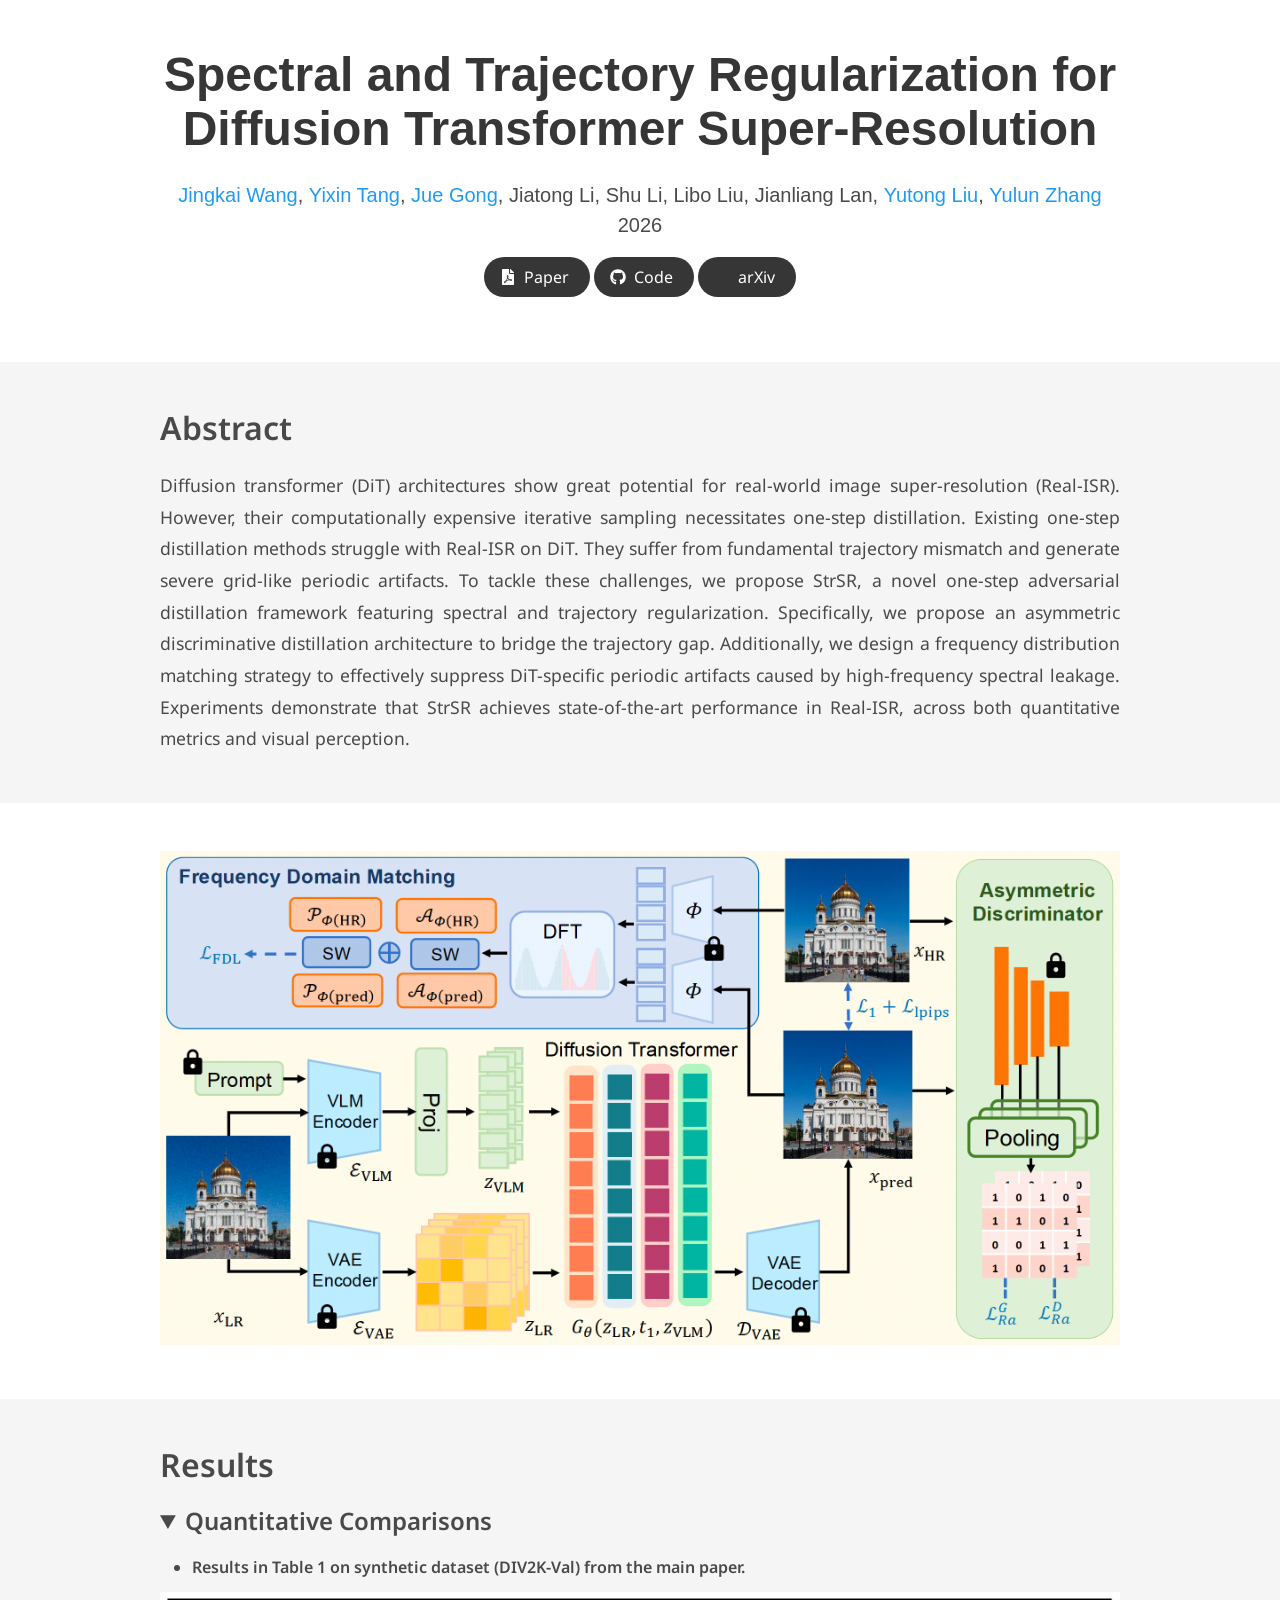
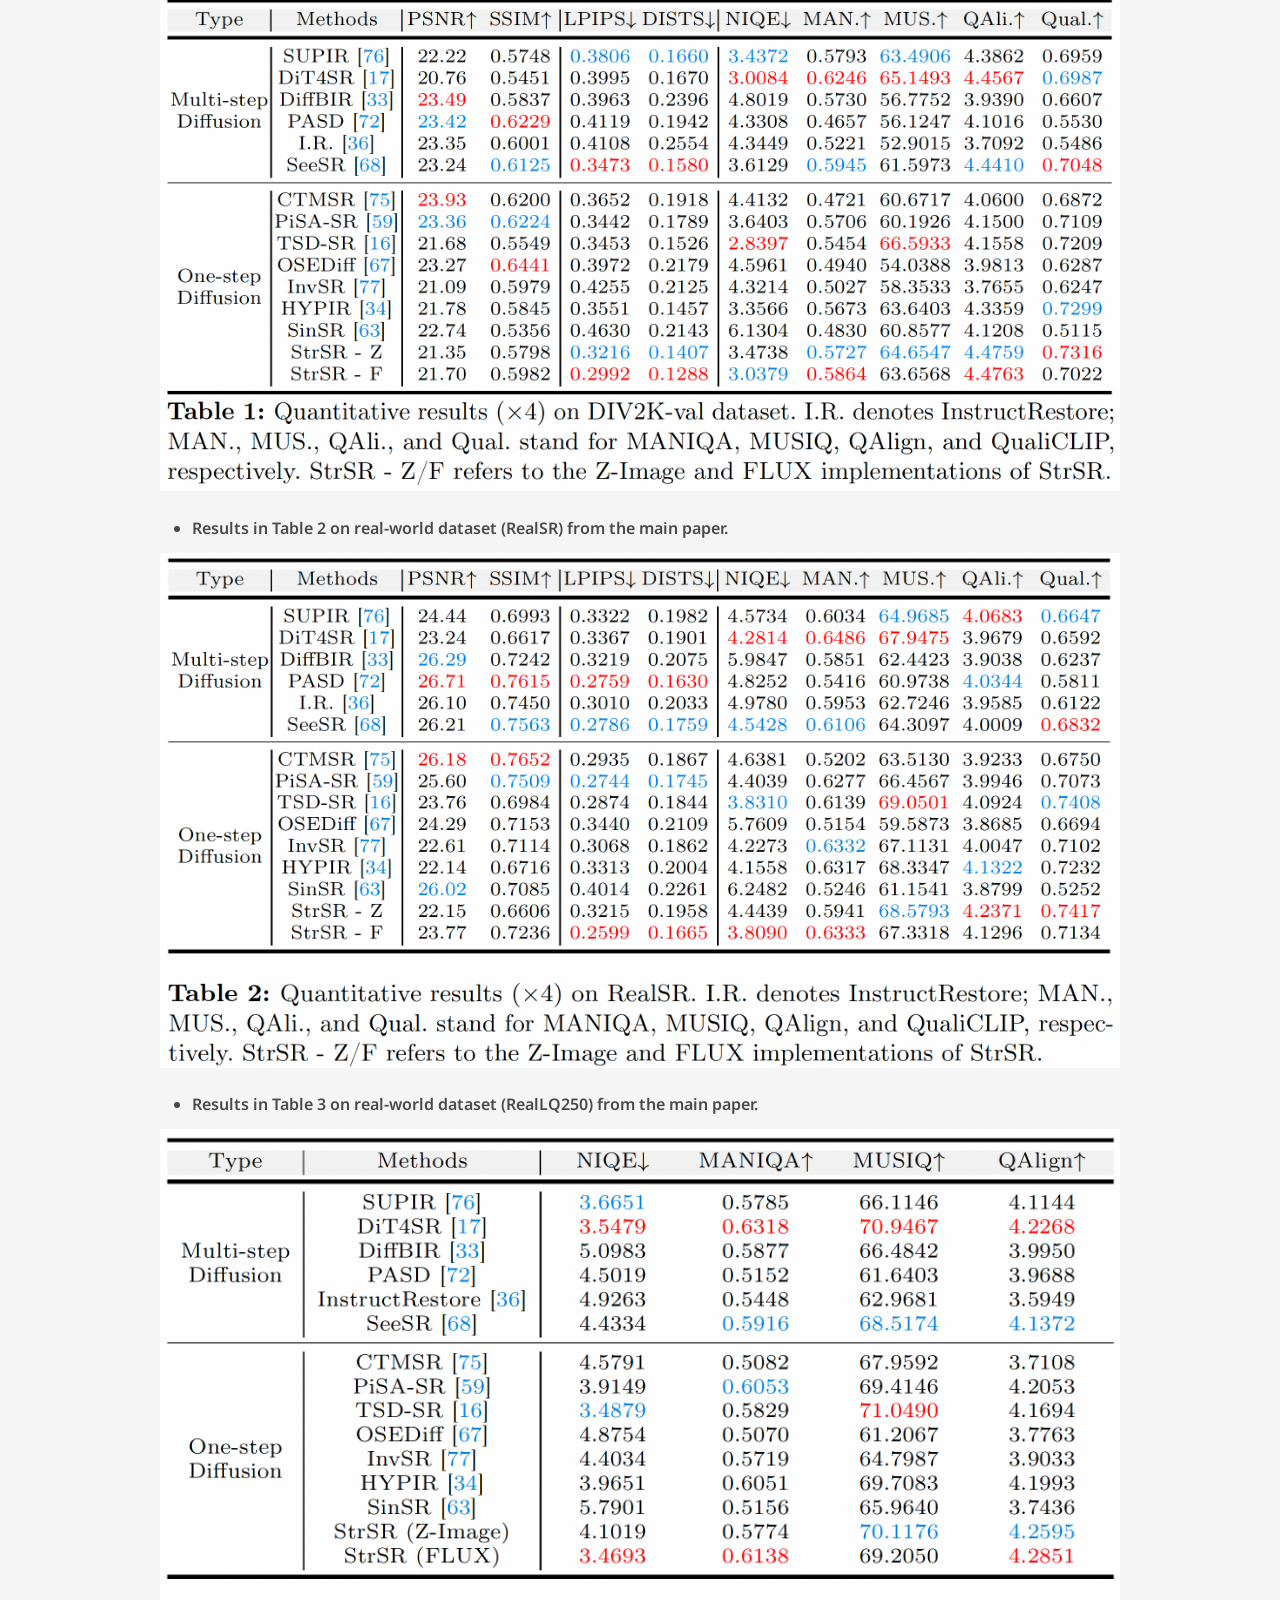
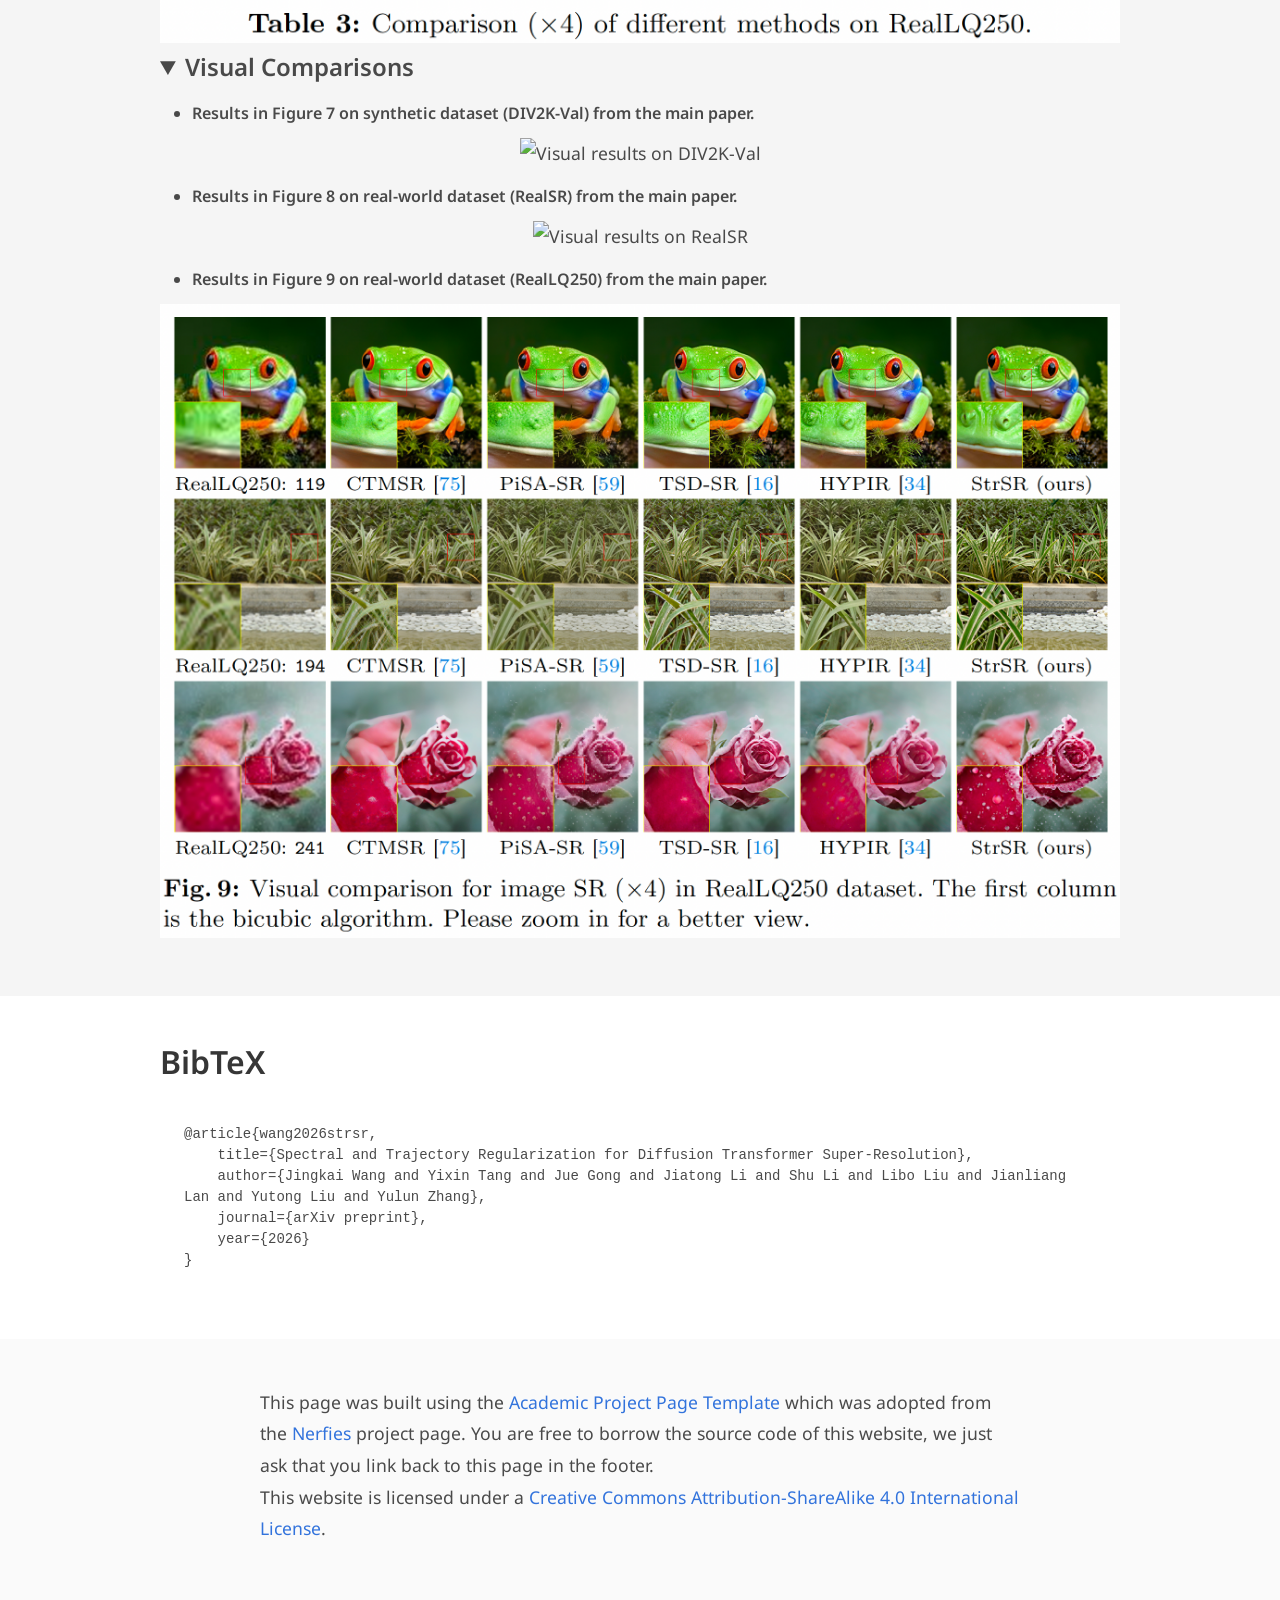
==== index.html @ 63847b5e "Deploy gh-pages from docs/ [skip ci]" ====
<!DOCTYPE html>
<html>

<head>
  <meta charset="utf-8">
  <!-- Meta tags for social media banners, these should be filled in appropriatly as they are your "business card" -->
  <!-- Replace the content tag with appropriate information -->
  <meta name="description" content="StrSR: Spectral and Trajectory Regularization for Diffusion Transformer Super-Resolution">
  <meta property="og:title" content="StrSR" />
  <meta property="og:description" content="Spectral and Trajectory Regularization for Diffusion Transformer Super-Resolution" />
  <meta property="og:url" content="https://jkwang28.github.io/StrSR/" />
  <!-- Path to banner image, should be in the path listed below. Optimal dimenssions are 1200X630-->
  <meta property="og:image" content="static/images/osdface.ico" />
  <meta property="og:image:width" content="1200" />
  <meta property="og:image:height" content="630" />


  <meta name="twitter:title" content="TWITTER BANNER TITLE META TAG">
  <meta name="twitter:description" content="TWITTER BANNER DESCRIPTION META TAG">
  <!-- Path to banner image, should be in the path listed below. Optimal dimenssions are 1200X600-->
  <meta name="twitter:image" content="static/images/your_twitter_banner_image.png">
  <meta name="twitter:card" content="summary_large_image">
  <!-- Keywords for your paper to be indexed by-->
  <meta name="keywords" content="super resolution, diffusion transformer, spectral regularization, trajectory regularization, deep learning, computer vision">
  <meta name="viewport" content="width=device-width, initial-scale=1.0">


  <title>StrSR</title>
  <link rel="icon" type="image/x-icon" href="static/images/osdface.ico">
  <link href="https://fonts.googleapis.com/css?family=Google+Sans|Noto+Sans|Castoro" rel="stylesheet">

  <link rel="stylesheet" href="static/css/bulma.min.css">
  <link rel="stylesheet" href="static/css/bulma-carousel.min.css">
  <link rel="stylesheet" href="static/css/bulma-slider.min.css">
  <link rel="stylesheet" href="https://cdnjs.cloudflare.com/ajax-libs/font-awesome/6.4.2/css/all.min.css">
  <link rel="stylesheet" href="static/css/index.css">

  <script src="https://ajax.googleapis.com/ajax/libs/jquery/3.5.1/jquery.min.js"></script>
  <script src="https://documentcloud.adobe.com/view-sdk/main.js"></script>
  <script defer src="static/js/fontawesome.all.min.js"></script>
  <script src="static/js/bulma-carousel.min.js"></script>
  <script src="static/js/bulma-slider.min.js"></script>
  <script src="static/js/index.js"></script>
</head>

<body>


  <section class="hero">
    <div class="hero-body">
      <div class="container is-max-desktop">
        <div class="columns is-centered">
          <div class="column has-text-centered">
            <h1 class="title is-1 publication-title">Spectral and Trajectory Regularization for Diffusion Transformer Super-Resolution</h1>
            <div class="is-size-5 publication-authors">
              <!-- Paper authors -->
              <span class="author-block">
                <a href="https://jingkaiwang.com" target="_blank">Jingkai Wang</a>,</span>
              <span class="author-block">
                <a href="https://github.com/YOU-EEE" target="_blank">Yixin Tang</a>,</span>
              <span class="author-block">
                <a href="https://github.com/gobunu" target="_blank">Jue Gong</a>,</span>
              <span class="author-block">
                Jiatong Li,</span>
              <span class="author-block">
                Shu Li,</span>
              <span class="author-block">
                Libo Liu,</span>
              <span class="author-block">
                Jianliang Lan,</span>
              <span class="author-block">
                <a href="https://isabelleliu630.github.io/" target="_blank">Yutong Liu</a>,</span>
              <span class="author-block">
                <a href="http://yulunzhang.com/" target="_blank">Yulun Zhang</a></span>
            </div>

            <div class="is-size-5 publication-authors">
              <span class="author-block">2026</span>
            </div>

            <div class="column has-text-centered">
              <div class="publication-links">
                <!-- Arxiv PDF link -->
                <span class="link-block">
                  <a href="https://arxiv.org/" target="_blank"
                    class="external-link button is-normal is-rounded is-dark">
                    <span class="icon">
                      <i class="fas fa-file-pdf"></i>
                    </span>
                    <span>Paper</span>
                  </a>
                </span>

                <!-- Github link -->
                <span class="link-block">
                  <a href="https://github.com/jkwang28/StrSR" target="_blank"
                    class="external-link button is-normal is-rounded is-dark">
                    <span class="icon">
                      <i class="fab fa-github"></i>
                    </span>
                    <span>Code</span>
                  </a>
                </span>

                <!-- ArXiv abstract Link -->
                <span class="link-block">
                  <a href="https://arxiv.org/" target="_blank"
                    class="external-link button is-normal is-rounded is-dark">
                    <span class="icon">
                      <i class="ai ai-arxiv"></i>
                    </span>
                    <span>arXiv</span>
                  </a>
                </span>
              </div>
            </div>
          </div>
        </div>
      </div>
    </div>
  </section>


  <!-- Teaser video-->
  <!-- <section class="hero teaser">
  <div class="container is-max-desktop">
    <div class="hero-body">
      <video poster="" id="tree" autoplay controls muted loop height="100%">
        <source src="static/videos/banner_video.mp4"
        type="video/mp4">
      </video>
      <h2 class="subtitle has-text-centered">
        Aliquam vitae elit ullamcorper tellus egestas pellentesque. Ut lacus tellus, maximus vel lectus at, placerat pretium mi. Maecenas dignissim tincidunt vestibulum. Sed consequat hendrerit nisl ut maximus. 
      </h2>
    </div>
  </div>
</section> -->
  <!-- End teaser video -->

  <!-- Paper abstract -->
  <section class="section hero is-light">
    <div class="container is-max-desktop">
      <div class="columns is-centered has-text-left">
        <div class="column is-five-sixths">
          <h2 class="title is-3">Abstract</h2>
          <div class="content has-text-justified">
            <p>
              Diffusion transformer (DiT) architectures show great potential for real-world image super-resolution (Real-ISR). However, their computationally expensive iterative sampling necessitates one-step distillation. Existing one-step distillation methods struggle with Real-ISR on DiT. They suffer from fundamental trajectory mismatch and generate severe grid-like periodic artifacts. To tackle these challenges, we propose StrSR, a novel one-step adversarial distillation framework featuring spectral and trajectory regularization. Specifically, we propose an asymmetric discriminative distillation architecture to bridge the trajectory gap. Additionally, we design a frequency distribution matching strategy to effectively suppress DiT-specific periodic artifacts caused by high-frequency spectral leakage. Experiments demonstrate that StrSR achieves state-of-the-art performance in Real-ISR, across both quantitative metrics and visual perception.
            </p>
          </div>
        </div>
      </div>
    </div>
  </section>
  <!-- End paper abstract -->


  <!-- overall image -->
  <section class="section hero is-small">
    <div class="container is-max-desktop">
      <div class="columns is-centered has-text-left">
        <div class="column is-five-sixths">
          <p class="has-text-centered">
            <img src="images/overall.png" alt="Overview of StrSR">
          </p>
        </div>
      </div>
    </div>
  </section>
  <!-- End overall image -->


  <!-- Pipeline -->
  <!-- <section class="section hero is-small">
  <div class="container is-max-desktop">
    <div class="columns is-centered has-text-left">
      <div class="column is-five-sixths">
        <h2 class="title is-3">Method</h2>
        <div class="content has-text-justified">
          <p class="has-text-centered">
            <img src="static/images/pipeline.png">
          </p>
        </div>
      </div>
    </div>
  </div>
</section> -->
  <!-- End Pipeline -->

  <!-- Results Section -->
  <section class="section hero is-small is-light">
    <div class="container is-max-desktop">
      <div class="columns is-centered has-text-left">
        <div class="column is-five-sixths">
          <h2 class="title is-3">Results</h2>
          <div class="content">

            <details open>
              <summary class="title is-4">Quantitative Comparisons</summary>
              <div class="content">
                <ul>
                  <li class="title is-6">Results in Table 1 on synthetic dataset (DIV2K-Val) from the main paper.</li>
                </ul>
                <p class="has-text-centered">
                  <img src="images/quan-div2k.png" alt="Quantitative results on DIV2K-Val">
                </p>
                <ul>
                  <li class="title is-6">Results in Table 2 on real-world dataset (RealSR) from the main paper.</li>
                </ul>
                <p class="has-text-centered">
                  <img src="images/quan-realsr.png" alt="Quantitative results on RealSR">
                </p>
                <ul>
                  <li class="title is-6">Results in Table 3 on real-world dataset (RealLQ250) from the main paper.</li>
                </ul>
                <p class="has-text-centered">
                  <img src="images/quan-reallq250.png" alt="Quantitative results on RealLQ250">
                </p>
              </div>
            </details>

            <details open>
              <summary class="title is-4">Visual Comparisons</summary>
              <div class="content">
                <ul>
                  <li class="title is-6">Results in Figure 7 on synthetic dataset (DIV2K-Val) from the main paper.</li>
                </ul>
                <p class="has-text-centered">
                  <img src="images/vis-div2k.png" alt="Visual results on DIV2K-Val">
                </p>
                <ul>
                  <li class="title is-6">Results in Figure 8 on real-world dataset (RealSR) from the main paper.</li>
                </ul>
                <p class="has-text-centered">
                  <img src="images/vis-realsr.png" alt="Visual results on RealSR">
                </p>
                <ul>
                  <li class="title is-6">Results in Figure 9 on real-world dataset (RealLQ250) from the main paper.</li>
                </ul>
                <p class="has-text-centered">
                  <img src="images/vis-reallq250.png" alt="Visual results on RealLQ250">
                </p>
              </div>
            </details>

          </div>
        </div>
      </div>
    </div>
  </section>
  <!-- End Results Section -->

  <!-- BibTeX citation -->
  <section class="section hero is-small">
    <div class="container is-max-desktop">
      <div class="columns is-centered has-text-left">
        <div class="column is-five-sixths">
          <h2 class="title">BibTeX</h2>
          <pre style="background-color: #ffffff; overflow-x: auto; white-space: pre-wrap;">
<code>@article{wang2026strsr,
    title={Spectral and Trajectory Regularization for Diffusion Transformer Super-Resolution},
    author={Jingkai Wang and Yixin Tang and Jue Gong and Jiatong Li and Shu Li and Libo Liu and Jianliang Lan and Yutong Liu and Yulun Zhang},
    journal={arXiv preprint},
    year={2026}
}</code></pre>
        </div>
      </div>
    </div>
  </section>
  <!-- End BibTeX citation -->


  <footer class="footer">
    <div class="container">
      <div class="columns is-centered">
        <div class="column is-8">
          <div class="content">

            <p>
              This page was built using the <a href="https://github.com/eliahuhorwitz/Academic-project-page-template"
                target="_blank">Academic Project Page Template</a> which was adopted from the <a
                href="https://nerfies.github.io" target="_blank">Nerfies</a> project page.
              You are free to borrow the source code of this website, we just ask that you link back to this page in the
              footer. <br> This website is licensed under a <a rel="license"
                href="http://creativecommons.org/licenses/by-sa/4.0/" target="_blank">Creative
                Commons Attribution-ShareAlike 4.0 International License</a>.
            </p>

          </div>
        </div>
      </div>
    </div>
  </footer>

  <!-- Statcounter tracking code -->

  <!-- You can add a tracker to track page visits by creating an account at statcounter.com -->

  <!-- End of Statcounter Code -->

</body>

</html>
---- static/css/index.css ----
body {
  font-family: 'Noto Sans', sans-serif;
}


.footer .icon-link {
  font-size: 25px;
  color: #000;
}

.link-block a {
  margin-top: 5px;
  margin-bottom: 5px;
}

.dnerf {
  font-variant: small-caps;
}


.teaser .hero-body {
  padding-top: 0;
  padding-bottom: 3rem;
}

.teaser {
  font-family: 'Google Sans', sans-serif;
}


.publication-title {}

.publication-banner {
  max-height: parent;

}

.publication-banner video {
  position: relative;
  left: auto;
  top: auto;
  transform: none;
  object-fit: fit;
}

.publication-header .hero-body {}

.publication-title {
  font-family: 'Google Sans', sans-serif;
}

.publication-authors {
  font-family: 'Google Sans', sans-serif;
}

.publication-venue {
  color: #555;
  width: fit-content;
  font-weight: bold;
}

.publication-awards {
  color: #ff3860;
  width: fit-content;
  font-weight: bolder;
}

.publication-authors {}

.publication-authors a {
  color: hsl(204, 86%, 53%) !important;
}

.publication-authors a:hover {
  text-decoration: underline;
}

.author-block {
  display: inline-block;
}

.publication-banner img {}

.publication-authors {
  /*color: #4286f4;*/
}

.publication-video {
  position: relative;
  width: 100%;
  height: 0;
  padding-bottom: 56.25%;

  overflow: hidden;
  border-radius: 10px !important;
}

.publication-video iframe {
  position: absolute;
  top: 0;
  left: 0;
  width: 100%;
  height: 100%;
}

.publication-body img {}

.results-carousel {
  overflow: hidden;
}

.results-carousel .item {
  margin: 5px;
  overflow: hidden;
  padding: 20px;
  font-size: 0;
}

.results-carousel video {
  margin: 0;
}

.slider-pagination .slider-page {
  background: #000000;
}

.eql-cntrb {
  font-size: smaller;
}

/* 添加平滑滚动 */
html {
  scroll-behavior: smooth;
}

/* 优化移动端显示 */
@media screen and (max-width: 768px) {
  .publication-title {
    font-size: 1.5rem !important;
  }
  
  .publication-authors {
    font-size: 0.9rem !important;
  }
}

/* Loading indicator样式 */
.loading-spinner {
  width: 50px;
  height: 50px;
  border: 5px solid #f3f3f3;
  border-top: 5px solid #3273dc;
  border-radius: 50%;
  animation: spin 1s linear infinite;
  position: fixed;
  top: 50%;
  left: 50%;
  transform: translate(-50%, -50%);
}

@keyframes spin {
  0% { transform: rotate(0deg); }
  100% { transform: rotate(360deg); }
}

#loading {
  position: fixed;
  top: 0;
  left: 0;
  width: 100%;
  height: 100%;
  background-color: rgba(255, 255, 255, 0.8);
  z-index: 9999;
}

/* 图片加载优化 */
img {
  loading: lazy;
}

#back-to-top {
  opacity: 0.7;
  transition: opacity 0.3s;
  cursor: pointer;
}

#back-to-top:hover {
  opacity: 1;
}

/* Abstract section 样式 */
.content p {
  line-height: 1.8;
  font-size: 1.1rem;
}

/* 在较小屏幕上调整 abstract 的宽度 */
@media screen and (max-width: 768px) {
  .section .column.is-four-fifths {
    padding: 0 1rem;
  }
  
  .content p {
    font-size: 1rem;
  }
}

/* 图片懒加载样式 */
img[data-src] {
  opacity: 0;
  transition: opacity 0.3s ease-in;
}

img.loaded {
  opacity: 1;
}

/* Image Comparer Styles */
.image-comparer {
  position: relative;
  width: 300px;
  height: 300px;
  overflow: hidden;
  border: 1px solid #ddd;
  margin: 0 auto;
  cursor: col-resize;
  border-radius: 8px;
  box-shadow: 0 4px 8px rgba(0,0,0,0.1);
}

.image-comparer img {
  position: absolute;
  top: 0;
  left: 0;
  width: 100%;
  height: 100%;
  object-fit: cover;
  user-select: none;
  border-radius: 8px;
}

.image-before {
  clip: rect(0, 150px, 300px, 0);
  z-index: 2;
}

.image-after {
  z-index: 1;
}

.slider-line {
  position: absolute;
  top: 0;
  left: 150px;
  width: 2px;
  height: 100%;
  background: white;
  box-shadow: 0 0 5px rgba(0,0,0,0.7);
  z-index: 10;
  cursor: col-resize;
}

.slider-button {
  position: absolute;
  top: 50%;
  left: 50%;
  transform: translate(-50%, -50%);
  width: 20px;
  height: 20px;
  background: white;
  border: 2px solid #333;
  border-radius: 50%;
  cursor: col-resize;
  box-shadow: 0 2px 4px rgba(0,0,0,0.3);
}

.labels {
  position: absolute;
  bottom: 10px;
  left: 10px;
  right: 10px;
  display: flex;
  justify-content: space-between;
  z-index: 10;
}

.label {
  background: rgba(0,0,0,0.7);
  color: white;
  padding: 5px 10px;
  border-radius: 3px;
  font-size: 12px;
  font-weight: 500;
}

/* Hover effects */
.image-comparer:hover .slider-line {
  background: #007bff;
}

.image-comparer:hover .slider-button {
  border-color: #007bff;
  box-shadow: 0 2px 8px rgba(0,123,255,0.4);
}

/* Mobile responsiveness */
@media screen and (max-width: 768px) {
  .image-comparer {
    width: 100%;
    max-width: 300px;
    height: 300px;
  }
}
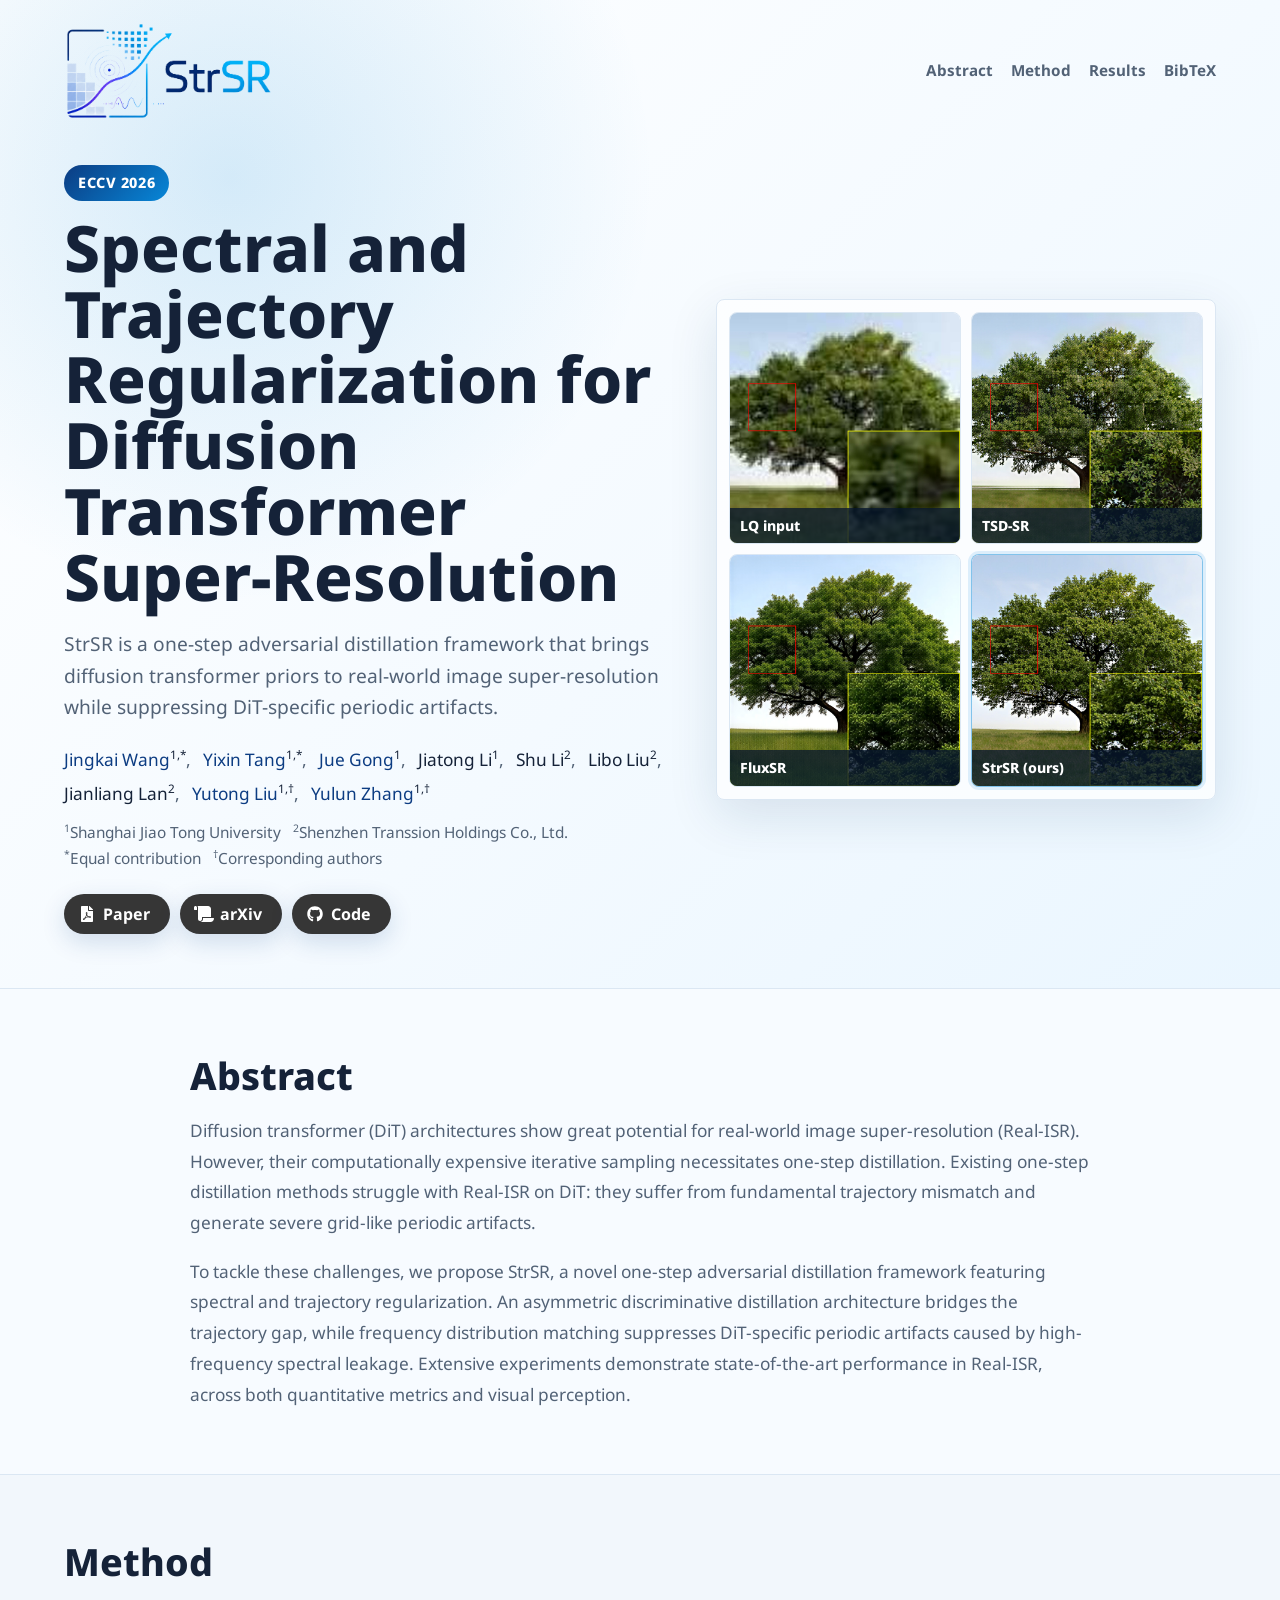
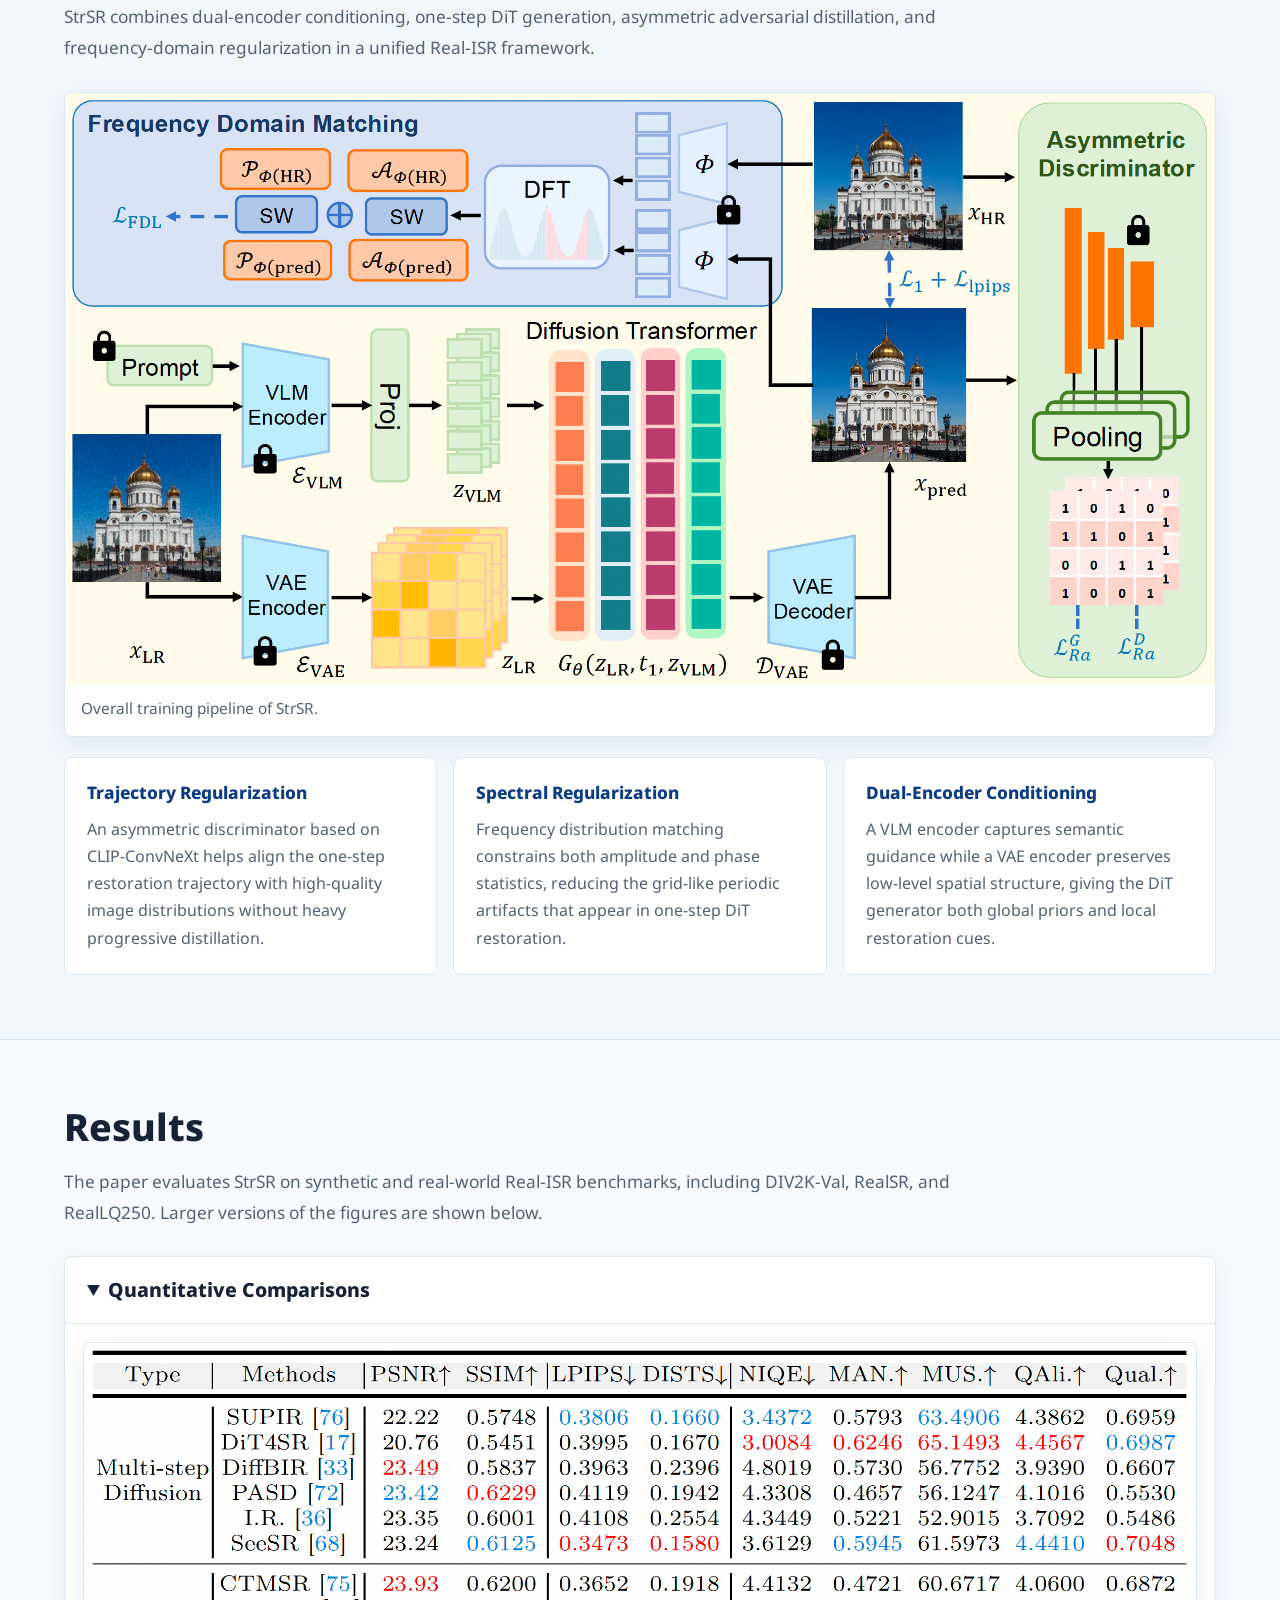
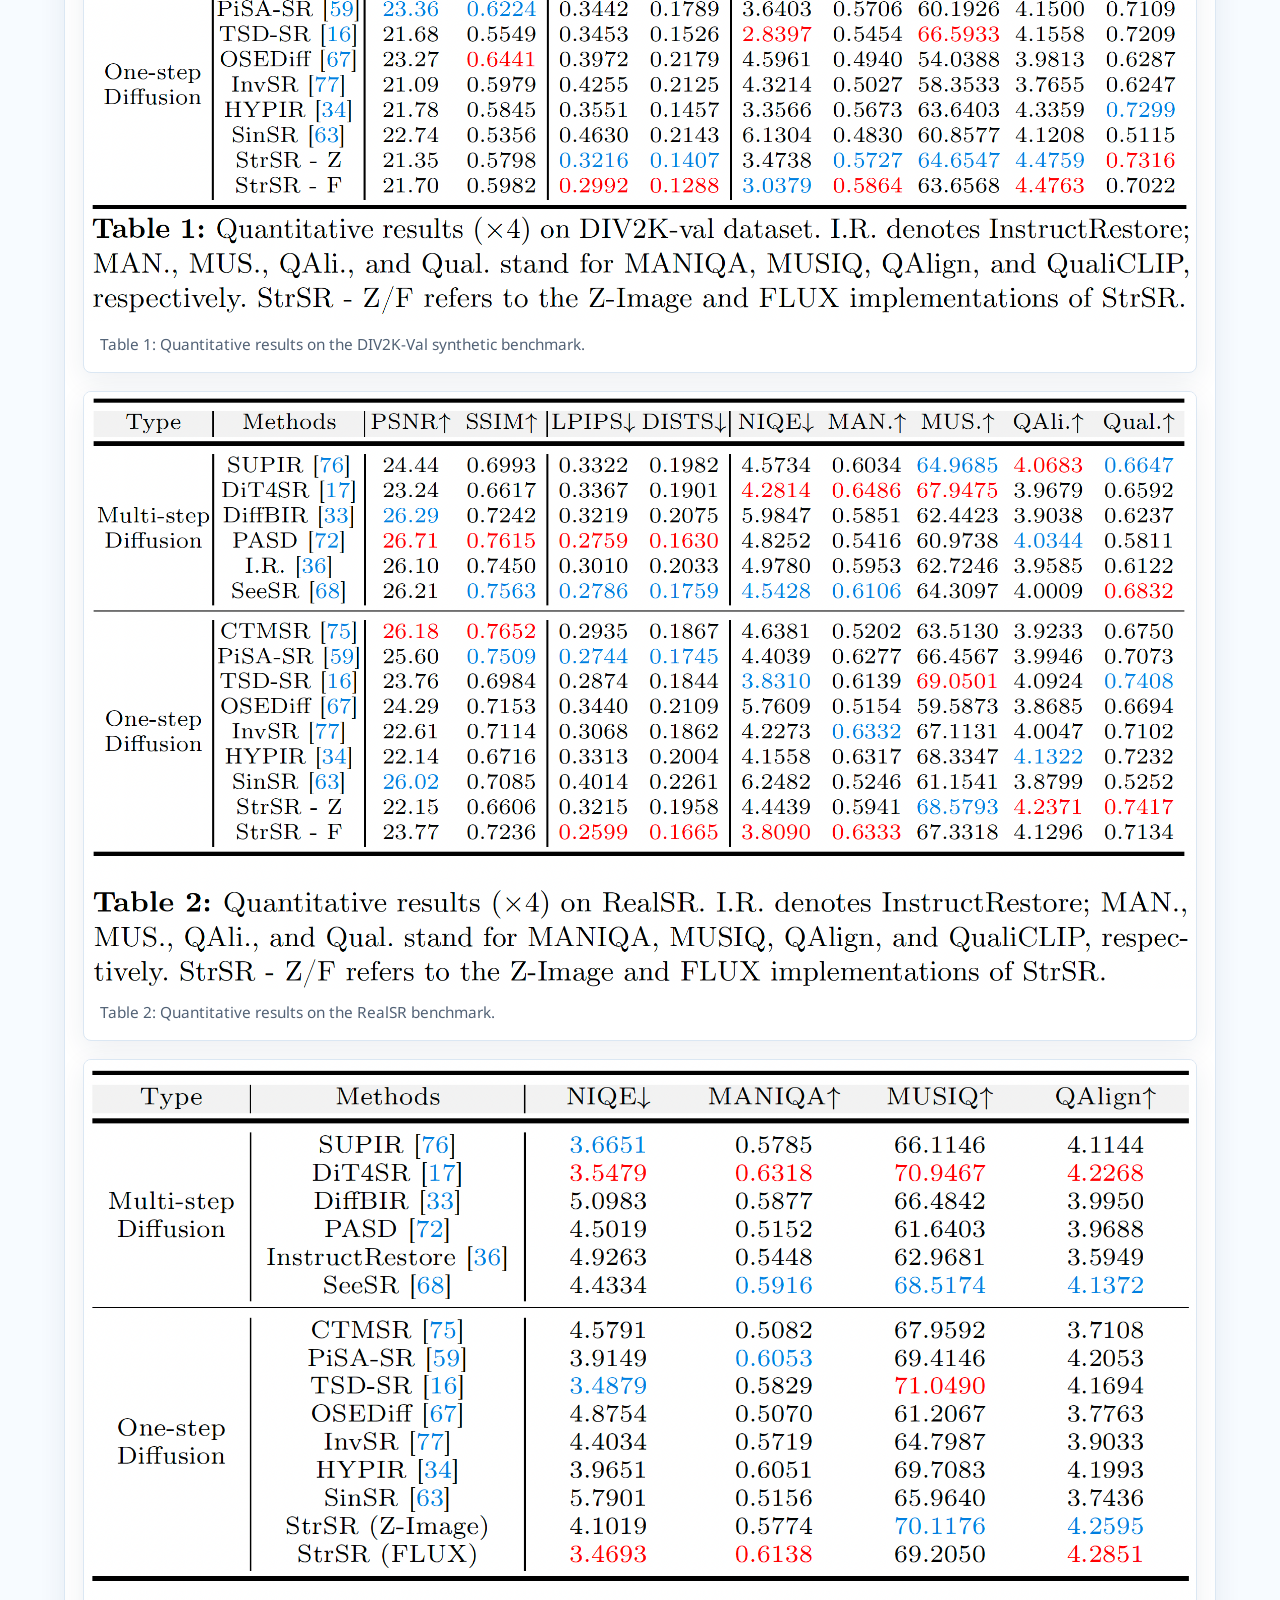
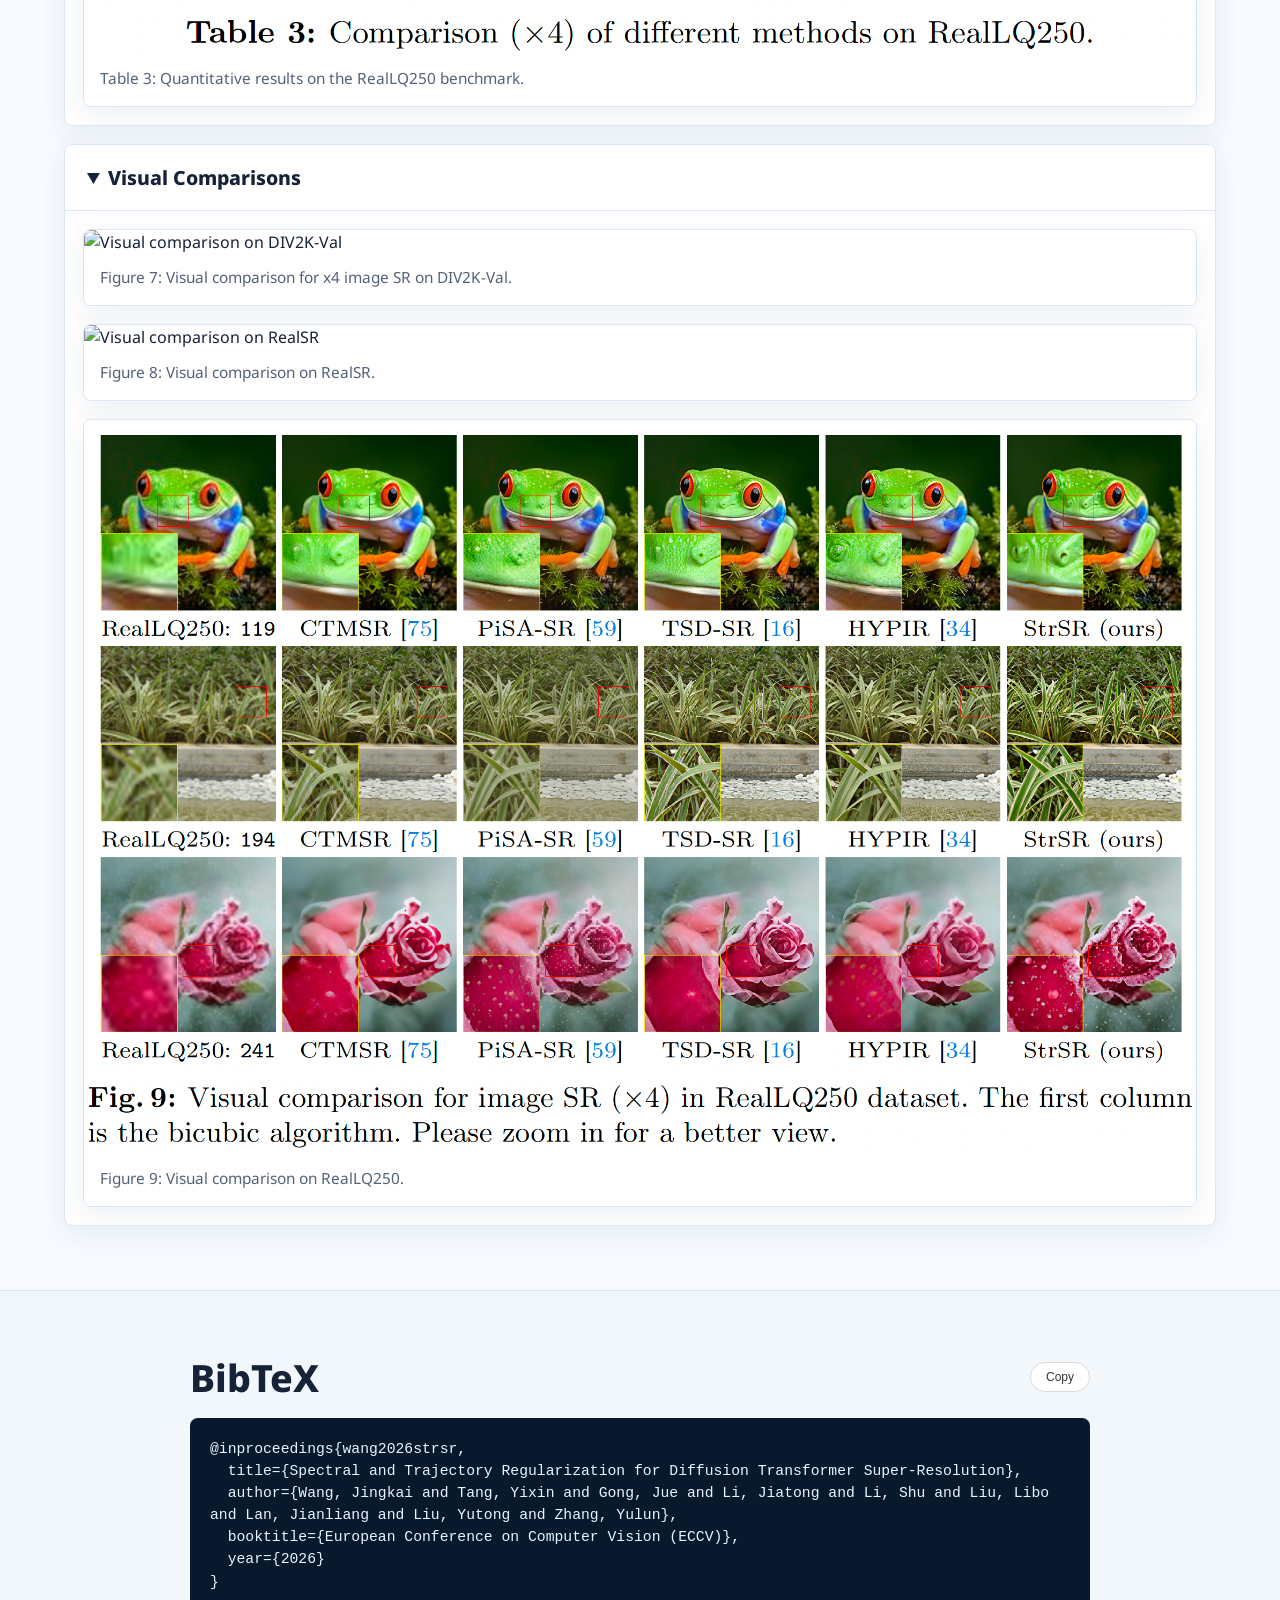
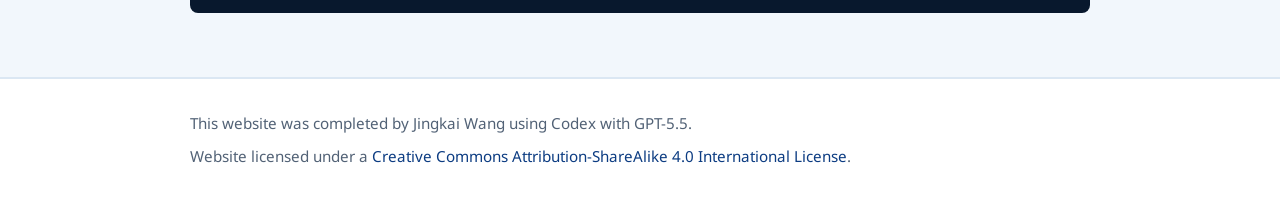
==== commit 728c8db6: "eccv upd" ====
--- a/index.html
+++ b/index.html
@@ -1,303 +1,262 @@
 <!DOCTYPE html>
-<html>
+<html lang="en">
 
 <head>
   <meta charset="utf-8">
-  <!-- Meta tags for social media banners, these should be filled in appropriatly as they are your "business card" -->
-  <!-- Replace the content tag with appropriate information -->
-  <meta name="description" content="StrSR: Spectral and Trajectory Regularization for Diffusion Transformer Super-Resolution">
-  <meta property="og:title" content="StrSR" />
-  <meta property="og:description" content="Spectral and Trajectory Regularization for Diffusion Transformer Super-Resolution" />
-  <meta property="og:url" content="https://jkwang28.github.io/StrSR/" />
-  <!-- Path to banner image, should be in the path listed below. Optimal dimenssions are 1200X630-->
-  <meta property="og:image" content="static/images/osdface.ico" />
-  <meta property="og:image:width" content="1200" />
-  <meta property="og:image:height" content="630" />
-
-
-  <meta name="twitter:title" content="TWITTER BANNER TITLE META TAG">
-  <meta name="twitter:description" content="TWITTER BANNER DESCRIPTION META TAG">
-  <!-- Path to banner image, should be in the path listed below. Optimal dimenssions are 1200X600-->
-  <meta name="twitter:image" content="static/images/your_twitter_banner_image.png">
+  <meta name="viewport" content="width=device-width, initial-scale=1.0">
+
+  <title>StrSR | ECCV 2026</title>
+  <meta name="description"
+    content="StrSR: Spectral and Trajectory Regularization for Diffusion Transformer Super-Resolution. Accepted to ECCV 2026.">
+  <meta name="keywords"
+    content="StrSR, super-resolution, real-world image super-resolution, diffusion transformer, one-step diffusion, spectral regularization, trajectory regularization, ECCV 2026">
+
+  <meta property="og:title" content="StrSR: Spectral and Trajectory Regularization for Diffusion Transformer Super-Resolution">
+  <meta property="og:description"
+    content="A one-step adversarial distillation framework for DiT-based real-world image super-resolution, accepted to ECCV 2026.">
+  <meta property="og:url" content="https://jingkaiwang.com/StrSR/">
+  <meta property="og:type" content="website">
+  <meta property="og:image" content="https://jingkaiwang.com/StrSR/images/figs/logo.png">
+  <meta property="og:image:width" content="1147">
+  <meta property="og:image:height" content="530">
+
   <meta name="twitter:card" content="summary_large_image">
-  <!-- Keywords for your paper to be indexed by-->
-  <meta name="keywords" content="super resolution, diffusion transformer, spectral regularization, trajectory regularization, deep learning, computer vision">
-  <meta name="viewport" content="width=device-width, initial-scale=1.0">
-
-
-  <title>StrSR</title>
-  <link rel="icon" type="image/x-icon" href="static/images/osdface.ico">
+  <meta name="twitter:title" content="StrSR | ECCV 2026">
+  <meta name="twitter:description"
+    content="Spectral and Trajectory Regularization for Diffusion Transformer Super-Resolution.">
+  <meta name="twitter:image" content="https://jingkaiwang.com/StrSR/images/figs/logo.png">
+
+  <link rel="icon" type="image/png" href="images/figs/logo.png">
+  <link rel="preload" as="image" href="images/figs/logo.png">
+  <link rel="preload" as="image" href="images/figs/StrSR.jpg">
   <link href="https://fonts.googleapis.com/css?family=Google+Sans|Noto+Sans|Castoro" rel="stylesheet">
 
   <link rel="stylesheet" href="static/css/bulma.min.css">
-  <link rel="stylesheet" href="static/css/bulma-carousel.min.css">
-  <link rel="stylesheet" href="static/css/bulma-slider.min.css">
-  <link rel="stylesheet" href="https://cdnjs.cloudflare.com/ajax-libs/font-awesome/6.4.2/css/all.min.css">
   <link rel="stylesheet" href="static/css/index.css">
 
-  <script src="https://ajax.googleapis.com/ajax/libs/jquery/3.5.1/jquery.min.js"></script>
-  <script src="https://documentcloud.adobe.com/view-sdk/main.js"></script>
   <script defer src="static/js/fontawesome.all.min.js"></script>
-  <script src="static/js/bulma-carousel.min.js"></script>
-  <script src="static/js/bulma-slider.min.js"></script>
-  <script src="static/js/index.js"></script>
+  <script defer src="static/js/index.js"></script>
 </head>
 
 <body>
-
-
-  <section class="hero">
-    <div class="hero-body">
-      <div class="container is-max-desktop">
-        <div class="columns is-centered">
-          <div class="column has-text-centered">
-            <h1 class="title is-1 publication-title">Spectral and Trajectory Regularization for Diffusion Transformer Super-Resolution</h1>
-            <div class="is-size-5 publication-authors">
-              <!-- Paper authors -->
-              <span class="author-block">
-                <a href="https://jingkaiwang.com" target="_blank">Jingkai Wang</a>,</span>
-              <span class="author-block">
-                <a href="https://github.com/YOU-EEE" target="_blank">Yixin Tang</a>,</span>
-              <span class="author-block">
-                <a href="https://github.com/gobunu" target="_blank">Jue Gong</a>,</span>
-              <span class="author-block">
-                Jiatong Li,</span>
-              <span class="author-block">
-                Shu Li,</span>
-              <span class="author-block">
-                Libo Liu,</span>
-              <span class="author-block">
-                Jianliang Lan,</span>
-              <span class="author-block">
-                <a href="https://isabelleliu630.github.io/" target="_blank">Yutong Liu</a>,</span>
-              <span class="author-block">
-                <a href="http://yulunzhang.com/" target="_blank">Yulun Zhang</a></span>
-            </div>
-
-            <div class="is-size-5 publication-authors">
-              <span class="author-block">2026</span>
-            </div>
-
-            <div class="column has-text-centered">
-              <div class="publication-links">
-                <!-- Arxiv PDF link -->
-                <span class="link-block">
-                  <a href="https://arxiv.org/" target="_blank"
-                    class="external-link button is-normal is-rounded is-dark">
-                    <span class="icon">
-                      <i class="fas fa-file-pdf"></i>
-                    </span>
-                    <span>Paper</span>
-                  </a>
-                </span>
-
-                <!-- Github link -->
-                <span class="link-block">
-                  <a href="https://github.com/jkwang28/StrSR" target="_blank"
-                    class="external-link button is-normal is-rounded is-dark">
-                    <span class="icon">
-                      <i class="fab fa-github"></i>
-                    </span>
-                    <span>Code</span>
-                  </a>
-                </span>
-
-                <!-- ArXiv abstract Link -->
-                <span class="link-block">
-                  <a href="https://arxiv.org/" target="_blank"
-                    class="external-link button is-normal is-rounded is-dark">
-                    <span class="icon">
-                      <i class="ai ai-arxiv"></i>
-                    </span>
-                    <span>arXiv</span>
-                  </a>
-                </span>
-              </div>
-            </div>
+  <header class="site-hero">
+    <div class="container site-container">
+      <nav class="top-nav" aria-label="Section navigation">
+        <a class="brand" href="#">
+          <img src="images/figs/logo.png" alt="StrSR logo">
+        </a>
+        <div class="nav-links">
+          <a href="#abstract">Abstract</a>
+          <a href="#method">Method</a>
+          <a href="#results">Results</a>
+          <a href="#bibtex">BibTeX</a>
+        </div>
+      </nav>
+
+      <div class="hero-grid">
+        <div class="hero-copy">
+          <div class="venue-badge">ECCV 2026</div>
+          <h1>Spectral and Trajectory Regularization for Diffusion Transformer Super-Resolution</h1>
+          <p class="hero-subtitle">
+            StrSR is a one-step adversarial distillation framework that brings diffusion transformer priors to
+            real-world image super-resolution while suppressing DiT-specific periodic artifacts.
+          </p>
+
+          <div class="publication-authors" aria-label="Authors">
+            <span><a href="https://jingkaiwang.com" target="_blank" rel="noopener">Jingkai Wang</a><sup>1,*</sup></span>
+            <span><a href="https://github.com/YOU-EEE" target="_blank" rel="noopener">Yixin Tang</a><sup>1,*</sup></span>
+            <span><a href="https://www.juegong.cn/" target="_blank" rel="noopener">Jue Gong</a><sup>1</sup></span>
+            <span>Jiatong Li<sup>1</sup></span>
+            <span>Shu Li<sup>2</sup></span>
+            <span>Libo Liu<sup>2</sup></span>
+            <span>Jianliang Lan<sup>2</sup></span>
+            <span><a href="https://isabelleliu630.github.io/" target="_blank" rel="noopener">Yutong Liu</a><sup>1,&dagger;</sup></span>
+            <span><a href="http://yulunzhang.com/" target="_blank" rel="noopener">Yulun Zhang</a><sup>1,&dagger;</sup></span>
+          </div>
+
+          <p class="affiliations">
+            <sup>1</sup>Shanghai Jiao Tong University &nbsp; <sup>2</sup>Shenzhen Transsion Holdings Co., Ltd.<br>
+            <sup>*</sup>Equal contribution &nbsp; <sup>&dagger;</sup>Corresponding authors
+          </p>
+
+          <div class="publication-links" aria-label="Project links">
+            <a class="button is-rounded is-dark" href="https://arxiv.org/pdf/2603.06275" target="_blank" rel="noopener">
+              <span class="icon"><i class="fas fa-file-pdf"></i></span>
+              <span>Paper</span>
+            </a>
+            <a class="button is-rounded is-dark" href="https://arxiv.org/abs/2603.06275" target="_blank" rel="noopener">
+              <span class="icon"><i class="fas fa-scroll"></i></span>
+              <span>arXiv</span>
+            </a>
+            <a class="button is-rounded is-dark" href="https://github.com/jkwang28/StrSR" target="_blank" rel="noopener">
+              <span class="icon"><i class="fab fa-github"></i></span>
+              <span>Code</span>
+            </a>
+          </div>
+        </div>
+
+        <div class="hero-visual" aria-label="StrSR qualitative comparison">
+          <div class="comparison-grid">
+            <figure>
+              <img src="images/figs/LQ.jpg" alt="Low-quality input image" fetchpriority="high">
+              <figcaption>LQ input</figcaption>
+            </figure>
+            <figure>
+              <img src="images/figs/TSDSR.jpg" alt="TSD-SR super-resolution result" fetchpriority="high">
+              <figcaption>TSD-SR</figcaption>
+            </figure>
+            <figure>
+              <img src="images/figs/FluxSR.jpg" alt="FluxSR super-resolution result" fetchpriority="high">
+              <figcaption>FluxSR</figcaption>
+            </figure>
+            <figure class="highlight">
+              <img src="images/figs/StrSR.jpg" alt="StrSR super-resolution result" fetchpriority="high">
+              <figcaption>StrSR (ours)</figcaption>
+            </figure>
           </div>
         </div>
       </div>
     </div>
-  </section>
-
-
-  <!-- Teaser video-->
-  <!-- <section class="hero teaser">
-  <div class="container is-max-desktop">
-    <div class="hero-body">
-      <video poster="" id="tree" autoplay controls muted loop height="100%">
-        <source src="static/videos/banner_video.mp4"
-        type="video/mp4">
-      </video>
-      <h2 class="subtitle has-text-centered">
-        Aliquam vitae elit ullamcorper tellus egestas pellentesque. Ut lacus tellus, maximus vel lectus at, placerat pretium mi. Maecenas dignissim tincidunt vestibulum. Sed consequat hendrerit nisl ut maximus. 
-      </h2>
-    </div>
-  </div>
-</section> -->
-  <!-- End teaser video -->
-
-  <!-- Paper abstract -->
-  <section class="section hero is-light">
-    <div class="container is-max-desktop">
-      <div class="columns is-centered has-text-left">
-        <div class="column is-five-sixths">
-          <h2 class="title is-3">Abstract</h2>
-          <div class="content has-text-justified">
+  </header>
+
+  <main>
+    <section class="section" id="abstract">
+      <div class="container site-container narrow">
+        <h2 class="section-title">Abstract</h2>
+        <div class="content publication-body">
+          <p>
+            Diffusion transformer (DiT) architectures show great potential for real-world image super-resolution
+            (Real-ISR). However, their computationally expensive iterative sampling necessitates one-step distillation.
+            Existing one-step distillation methods struggle with Real-ISR on DiT: they suffer from fundamental
+            trajectory mismatch and generate severe grid-like periodic artifacts.
+          </p>
+          <p>
+            To tackle these challenges, we propose StrSR, a novel one-step adversarial distillation framework featuring
+            spectral and trajectory regularization. An asymmetric discriminative distillation architecture bridges the
+            trajectory gap, while frequency distribution matching suppresses DiT-specific periodic artifacts caused by
+            high-frequency spectral leakage. Extensive experiments demonstrate state-of-the-art performance in Real-ISR,
+            across both quantitative metrics and visual perception.
+          </p>
+        </div>
+      </div>
+    </section>
+
+    <section class="section section-muted" id="method">
+      <div class="container site-container">
+        <div class="section-heading">
+          <h2 class="section-title">Method</h2>
+          <p>
+            StrSR combines dual-encoder conditioning, one-step DiT generation, asymmetric adversarial distillation, and
+            frequency-domain regularization in a unified Real-ISR framework.
+          </p>
+        </div>
+
+        <figure class="paper-figure">
+          <img src="images/overall.png" alt="Training pipeline of StrSR" loading="lazy">
+          <figcaption>Overall training pipeline of StrSR.</figcaption>
+        </figure>
+
+        <div class="idea-grid">
+          <article>
+            <h3>Trajectory Regularization</h3>
             <p>
-              Diffusion transformer (DiT) architectures show great potential for real-world image super-resolution (Real-ISR). However, their computationally expensive iterative sampling necessitates one-step distillation. Existing one-step distillation methods struggle with Real-ISR on DiT. They suffer from fundamental trajectory mismatch and generate severe grid-like periodic artifacts. To tackle these challenges, we propose StrSR, a novel one-step adversarial distillation framework featuring spectral and trajectory regularization. Specifically, we propose an asymmetric discriminative distillation architecture to bridge the trajectory gap. Additionally, we design a frequency distribution matching strategy to effectively suppress DiT-specific periodic artifacts caused by high-frequency spectral leakage. Experiments demonstrate that StrSR achieves state-of-the-art performance in Real-ISR, across both quantitative metrics and visual perception.
+              An asymmetric discriminator based on CLIP-ConvNeXt helps align the one-step restoration trajectory with
+              high-quality image distributions without heavy progressive distillation.
             </p>
-          </div>
-        </div>
-      </div>
-    </div>
-  </section>
-  <!-- End paper abstract -->
-
-
-  <!-- overall image -->
-  <section class="section hero is-small">
-    <div class="container is-max-desktop">
-      <div class="columns is-centered has-text-left">
-        <div class="column is-five-sixths">
-          <p class="has-text-centered">
-            <img src="images/overall.png" alt="Overview of StrSR">
-          </p>
-        </div>
-      </div>
-    </div>
-  </section>
-  <!-- End overall image -->
-
-
-  <!-- Pipeline -->
-  <!-- <section class="section hero is-small">
-  <div class="container is-max-desktop">
-    <div class="columns is-centered has-text-left">
-      <div class="column is-five-sixths">
-        <h2 class="title is-3">Method</h2>
-        <div class="content has-text-justified">
-          <p class="has-text-centered">
-            <img src="static/images/pipeline.png">
-          </p>
-        </div>
-      </div>
-    </div>
-  </div>
-</section> -->
-  <!-- End Pipeline -->
-
-  <!-- Results Section -->
-  <section class="section hero is-small is-light">
-    <div class="container is-max-desktop">
-      <div class="columns is-centered has-text-left">
-        <div class="column is-five-sixths">
-          <h2 class="title is-3">Results</h2>
-          <div class="content">
-
-            <details open>
-              <summary class="title is-4">Quantitative Comparisons</summary>
-              <div class="content">
-                <ul>
-                  <li class="title is-6">Results in Table 1 on synthetic dataset (DIV2K-Val) from the main paper.</li>
-                </ul>
-                <p class="has-text-centered">
-                  <img src="images/quan-div2k.png" alt="Quantitative results on DIV2K-Val">
-                </p>
-                <ul>
-                  <li class="title is-6">Results in Table 2 on real-world dataset (RealSR) from the main paper.</li>
-                </ul>
-                <p class="has-text-centered">
-                  <img src="images/quan-realsr.png" alt="Quantitative results on RealSR">
-                </p>
-                <ul>
-                  <li class="title is-6">Results in Table 3 on real-world dataset (RealLQ250) from the main paper.</li>
-                </ul>
-                <p class="has-text-centered">
-                  <img src="images/quan-reallq250.png" alt="Quantitative results on RealLQ250">
-                </p>
-              </div>
-            </details>
-
-            <details open>
-              <summary class="title is-4">Visual Comparisons</summary>
-              <div class="content">
-                <ul>
-                  <li class="title is-6">Results in Figure 7 on synthetic dataset (DIV2K-Val) from the main paper.</li>
-                </ul>
-                <p class="has-text-centered">
-                  <img src="images/vis-div2k.png" alt="Visual results on DIV2K-Val">
-                </p>
-                <ul>
-                  <li class="title is-6">Results in Figure 8 on real-world dataset (RealSR) from the main paper.</li>
-                </ul>
-                <p class="has-text-centered">
-                  <img src="images/vis-realsr.png" alt="Visual results on RealSR">
-                </p>
-                <ul>
-                  <li class="title is-6">Results in Figure 9 on real-world dataset (RealLQ250) from the main paper.</li>
-                </ul>
-                <p class="has-text-centered">
-                  <img src="images/vis-reallq250.png" alt="Visual results on RealLQ250">
-                </p>
-              </div>
-            </details>
-
-          </div>
-        </div>
-      </div>
-    </div>
-  </section>
-  <!-- End Results Section -->
-
-  <!-- BibTeX citation -->
-  <section class="section hero is-small">
-    <div class="container is-max-desktop">
-      <div class="columns is-centered has-text-left">
-        <div class="column is-five-sixths">
-          <h2 class="title">BibTeX</h2>
-          <pre style="background-color: #ffffff; overflow-x: auto; white-space: pre-wrap;">
-<code>@article{wang2026strsr,
-    title={Spectral and Trajectory Regularization for Diffusion Transformer Super-Resolution},
-    author={Jingkai Wang and Yixin Tang and Jue Gong and Jiatong Li and Shu Li and Libo Liu and Jianliang Lan and Yutong Liu and Yulun Zhang},
-    journal={arXiv preprint},
-    year={2026}
+          </article>
+          <article>
+            <h3>Spectral Regularization</h3>
+            <p>
+              Frequency distribution matching constrains both amplitude and phase statistics, reducing the grid-like
+              periodic artifacts that appear in one-step DiT restoration.
+            </p>
+          </article>
+          <article>
+            <h3>Dual-Encoder Conditioning</h3>
+            <p>
+              A VLM encoder captures semantic guidance while a VAE encoder preserves low-level spatial structure, giving
+              the DiT generator both global priors and local restoration cues.
+            </p>
+          </article>
+        </div>
+      </div>
+    </section>
+
+    <section class="section" id="results">
+      <div class="container site-container">
+        <div class="section-heading">
+          <h2 class="section-title">Results</h2>
+          <p>
+            The paper evaluates StrSR on synthetic and real-world Real-ISR benchmarks, including DIV2K-Val, RealSR, and
+            RealLQ250. Larger versions of the figures are shown below.
+          </p>
+        </div>
+
+        <details class="result-block" open>
+          <summary>Quantitative Comparisons</summary>
+          <div class="result-stack">
+            <figure class="paper-figure">
+              <img src="images/quan-div2k.png" alt="Quantitative results on DIV2K-Val" loading="lazy">
+              <figcaption>Table 1: Quantitative results on the DIV2K-Val synthetic benchmark.</figcaption>
+            </figure>
+            <figure class="paper-figure">
+              <img src="images/quan-realsr.png" alt="Quantitative results on RealSR" loading="lazy">
+              <figcaption>Table 2: Quantitative results on the RealSR benchmark.</figcaption>
+            </figure>
+            <figure class="paper-figure">
+              <img src="images/quan-reallq250.png" alt="Quantitative results on RealLQ250" loading="lazy">
+              <figcaption>Table 3: Quantitative results on the RealLQ250 benchmark.</figcaption>
+            </figure>
+          </div>
+        </details>
+
+        <details class="result-block" open>
+          <summary>Visual Comparisons</summary>
+          <div class="result-stack">
+            <figure class="paper-figure">
+              <img src="images/vis-div2k.png" alt="Visual comparison on DIV2K-Val" loading="lazy">
+              <figcaption>Figure 7: Visual comparison for x4 image SR on DIV2K-Val.</figcaption>
+            </figure>
+            <figure class="paper-figure">
+              <img src="images/vis-realsr.png" alt="Visual comparison on RealSR" loading="lazy">
+              <figcaption>Figure 8: Visual comparison on RealSR.</figcaption>
+            </figure>
+            <figure class="paper-figure">
+              <img src="images/vis-reallq250.png" alt="Visual comparison on RealLQ250" loading="lazy">
+              <figcaption>Figure 9: Visual comparison on RealLQ250.</figcaption>
+            </figure>
+          </div>
+        </details>
+      </div>
+    </section>
+
+    <section class="section section-muted" id="bibtex">
+      <div class="container site-container narrow">
+        <div class="bibtex-header">
+          <h2 class="section-title">BibTeX</h2>
+          <button class="button is-small is-rounded" id="copy-bibtex" type="button">Copy</button>
+        </div>
+        <pre class="bibtex-box"><code id="bibtex-code">@inproceedings{wang2026strsr,
+  title={Spectral and Trajectory Regularization for Diffusion Transformer Super-Resolution},
+  author={Wang, Jingkai and Tang, Yixin and Gong, Jue and Li, Jiatong and Li, Shu and Liu, Libo and Lan, Jianliang and Liu, Yutong and Zhang, Yulun},
+  booktitle={European Conference on Computer Vision (ECCV)},
+  year={2026}
 }</code></pre>
-        </div>
-      </div>
-    </div>
-  </section>
-  <!-- End BibTeX citation -->
-
+      </div>
+    </section>
+  </main>
 
   <footer class="footer">
-    <div class="container">
-      <div class="columns is-centered">
-        <div class="column is-8">
-          <div class="content">
-
-            <p>
-              This page was built using the <a href="https://github.com/eliahuhorwitz/Academic-project-page-template"
-                target="_blank">Academic Project Page Template</a> which was adopted from the <a
-                href="https://nerfies.github.io" target="_blank">Nerfies</a> project page.
-              You are free to borrow the source code of this website, we just ask that you link back to this page in the
-              footer. <br> This website is licensed under a <a rel="license"
-                href="http://creativecommons.org/licenses/by-sa/4.0/" target="_blank">Creative
-                Commons Attribution-ShareAlike 4.0 International License</a>.
-            </p>
-
-          </div>
-        </div>
-      </div>
+    <div class="container site-container narrow">
+      <p>
+        This website was completed by Jingkai Wang using Codex with GPT-5.5.
+      </p>
+      <p>
+        Website licensed under a <a rel="license noopener" href="http://creativecommons.org/licenses/by-sa/4.0/"
+          target="_blank">Creative Commons Attribution-ShareAlike 4.0 International License</a>.
+      </p>
     </div>
   </footer>
-
-  <!-- Statcounter tracking code -->
-
-  <!-- You can add a tracker to track page visits by creating an account at statcounter.com -->
-
-  <!-- End of Statcounter Code -->
-
 </body>
 
 </html>
--- a/static/css/index.css
+++ b/static/css/index.css
@@ -1,313 +1,468 @@
-body {
-  font-family: 'Noto Sans', sans-serif;
-}
-
-
-.footer .icon-link {
-  font-size: 25px;
-  color: #000;
-}
-
-.link-block a {
-  margin-top: 5px;
-  margin-bottom: 5px;
-}
-
-.dnerf {
-  font-variant: small-caps;
-}
-
-
-.teaser .hero-body {
-  padding-top: 0;
-  padding-bottom: 3rem;
-}
-
-.teaser {
-  font-family: 'Google Sans', sans-serif;
-}
-
-
-.publication-title {}
-
-.publication-banner {
-  max-height: parent;
-
-}
-
-.publication-banner video {
-  position: relative;
-  left: auto;
-  top: auto;
-  transform: none;
-  object-fit: fit;
-}
-
-.publication-header .hero-body {}
-
-.publication-title {
-  font-family: 'Google Sans', sans-serif;
-}
-
-.publication-authors {
-  font-family: 'Google Sans', sans-serif;
-}
-
-.publication-venue {
-  color: #555;
-  width: fit-content;
-  font-weight: bold;
-}
-
-.publication-awards {
-  color: #ff3860;
-  width: fit-content;
-  font-weight: bolder;
-}
-
-.publication-authors {}
-
-.publication-authors a {
-  color: hsl(204, 86%, 53%) !important;
-}
-
-.publication-authors a:hover {
-  text-decoration: underline;
-}
-
-.author-block {
-  display: inline-block;
-}
-
-.publication-banner img {}
-
-.publication-authors {
-  /*color: #4286f4;*/
-}
-
-.publication-video {
-  position: relative;
-  width: 100%;
-  height: 0;
-  padding-bottom: 56.25%;
-
-  overflow: hidden;
-  border-radius: 10px !important;
-}
-
-.publication-video iframe {
-  position: absolute;
-  top: 0;
-  left: 0;
-  width: 100%;
-  height: 100%;
-}
-
-.publication-body img {}
-
-.results-carousel {
-  overflow: hidden;
-}
-
-.results-carousel .item {
-  margin: 5px;
-  overflow: hidden;
-  padding: 20px;
-  font-size: 0;
-}
-
-.results-carousel video {
-  margin: 0;
-}
-
-.slider-pagination .slider-page {
-  background: #000000;
-}
-
-.eql-cntrb {
-  font-size: smaller;
-}
-
-/* 添加平滑滚动 */
+:root {
+  --page-bg: #f7fbff;
+  --panel-bg: #ffffff;
+  --muted-bg: #f2f7fc;
+  --text: #152238;
+  --muted: #526276;
+  --line: #dbe7f3;
+  --accent: #0787d8;
+  --accent-dark: #0c3c82;
+  --accent-soft: #dcefff;
+  --shadow: 0 16px 50px rgba(20, 54, 95, 0.12);
+}
+
+* {
+  box-sizing: border-box;
+}
+
 html {
   scroll-behavior: smooth;
 }
 
-/* 优化移动端显示 */
-@media screen and (max-width: 768px) {
-  .publication-title {
-    font-size: 1.5rem !important;
-  }
-  
-  .publication-authors {
-    font-size: 0.9rem !important;
-  }
-}
-
-/* Loading indicator样式 */
-.loading-spinner {
-  width: 50px;
-  height: 50px;
-  border: 5px solid #f3f3f3;
-  border-top: 5px solid #3273dc;
-  border-radius: 50%;
-  animation: spin 1s linear infinite;
-  position: fixed;
-  top: 50%;
-  left: 50%;
-  transform: translate(-50%, -50%);
-}
-
-@keyframes spin {
-  0% { transform: rotate(0deg); }
-  100% { transform: rotate(360deg); }
-}
-
-#loading {
-  position: fixed;
-  top: 0;
-  left: 0;
-  width: 100%;
-  height: 100%;
-  background-color: rgba(255, 255, 255, 0.8);
-  z-index: 9999;
-}
-
-/* 图片加载优化 */
+body {
+  background: var(--page-bg);
+  color: var(--text);
+  font-family: "Noto Sans", "Google Sans", BlinkMacSystemFont, -apple-system, "Segoe UI", sans-serif;
+  overflow-x: hidden;
+}
+
 img {
-  loading: lazy;
-}
-
-#back-to-top {
-  opacity: 0.7;
-  transition: opacity 0.3s;
-  cursor: pointer;
-}
-
-#back-to-top:hover {
-  opacity: 1;
-}
-
-/* Abstract section 样式 */
-.content p {
-  line-height: 1.8;
-  font-size: 1.1rem;
-}
-
-/* 在较小屏幕上调整 abstract 的宽度 */
-@media screen and (max-width: 768px) {
-  .section .column.is-four-fifths {
-    padding: 0 1rem;
-  }
-  
-  .content p {
-    font-size: 1rem;
-  }
-}
-
-/* 图片懒加载样式 */
-img[data-src] {
-  opacity: 0;
-  transition: opacity 0.3s ease-in;
-}
-
-img.loaded {
-  opacity: 1;
-}
-
-/* Image Comparer Styles */
-.image-comparer {
-  position: relative;
-  width: 300px;
-  height: 300px;
-  overflow: hidden;
-  border: 1px solid #ddd;
-  margin: 0 auto;
-  cursor: col-resize;
-  border-radius: 8px;
-  box-shadow: 0 4px 8px rgba(0,0,0,0.1);
-}
-
-.image-comparer img {
-  position: absolute;
-  top: 0;
-  left: 0;
-  width: 100%;
-  height: 100%;
-  object-fit: cover;
-  user-select: none;
-  border-radius: 8px;
-}
-
-.image-before {
-  clip: rect(0, 150px, 300px, 0);
-  z-index: 2;
-}
-
-.image-after {
-  z-index: 1;
-}
-
-.slider-line {
-  position: absolute;
-  top: 0;
-  left: 150px;
-  width: 2px;
-  height: 100%;
-  background: white;
-  box-shadow: 0 0 5px rgba(0,0,0,0.7);
-  z-index: 10;
-  cursor: col-resize;
-}
-
-.slider-button {
-  position: absolute;
-  top: 50%;
-  left: 50%;
-  transform: translate(-50%, -50%);
-  width: 20px;
-  height: 20px;
-  background: white;
-  border: 2px solid #333;
-  border-radius: 50%;
-  cursor: col-resize;
-  box-shadow: 0 2px 4px rgba(0,0,0,0.3);
-}
-
-.labels {
-  position: absolute;
-  bottom: 10px;
-  left: 10px;
-  right: 10px;
+  max-width: 100%;
+}
+
+a {
+  color: var(--accent-dark);
+}
+
+a:hover {
+  color: var(--accent);
+}
+
+.site-container {
+  max-width: 1180px;
+  width: min(1180px, calc(100% - 32px));
+}
+
+.site-container.narrow {
+  max-width: 900px;
+}
+
+.site-hero {
+  background:
+    radial-gradient(circle at 18% 18%, rgba(7, 135, 216, 0.16), transparent 32%),
+    linear-gradient(135deg, #ffffff 0%, #f4faff 56%, #eaf6ff 100%);
+  border-bottom: 1px solid var(--line);
+  padding: 22px 0 54px;
+}
+
+.top-nav {
+  align-items: center;
   display: flex;
   justify-content: space-between;
-  z-index: 10;
-}
-
-.label {
-  background: rgba(0,0,0,0.7);
-  color: white;
-  padding: 5px 10px;
-  border-radius: 3px;
-  font-size: 12px;
-  font-weight: 500;
-}
-
-/* Hover effects */
-.image-comparer:hover .slider-line {
-  background: #007bff;
-}
-
-.image-comparer:hover .slider-button {
-  border-color: #007bff;
-  box-shadow: 0 2px 8px rgba(0,123,255,0.4);
-}
-
-/* Mobile responsiveness */
-@media screen and (max-width: 768px) {
-  .image-comparer {
-    width: 100%;
-    max-width: 300px;
-    height: 300px;
-  }
-}+  gap: 24px;
+  margin-bottom: 46px;
+}
+
+.brand {
+  display: inline-flex;
+  max-width: 210px;
+}
+
+.brand img {
+  display: block;
+  height: auto;
+  width: 100%;
+}
+
+.nav-links {
+  align-items: center;
+  display: flex;
+  flex-wrap: wrap;
+  gap: 10px 18px;
+  justify-content: flex-end;
+}
+
+.nav-links a {
+  color: var(--muted);
+  font-size: 0.95rem;
+  font-weight: 700;
+}
+
+.hero-grid {
+  align-items: center;
+  display: grid;
+  gap: 42px;
+  grid-template-columns: minmax(0, 1fr) minmax(420px, 0.82fr);
+}
+
+.hero-copy h1 {
+  color: var(--text);
+  font-family: "Google Sans", "Noto Sans", sans-serif;
+  font-size: clamp(2.25rem, 5vw, 4.55rem);
+  font-weight: 800;
+  letter-spacing: 0;
+  line-height: 1.03;
+  margin: 14px 0 18px;
+  overflow-wrap: normal;
+}
+
+.hero-copy {
+  min-width: 0;
+}
+
+.venue-badge {
+  align-items: center;
+  background: linear-gradient(135deg, var(--accent-dark), var(--accent));
+  border-radius: 999px;
+  color: #ffffff;
+  display: inline-flex;
+  font-size: 0.9rem;
+  font-weight: 800;
+  letter-spacing: 0.04em;
+  padding: 7px 14px;
+  text-transform: uppercase;
+}
+
+.hero-subtitle {
+  color: var(--muted);
+  font-size: 1.2rem;
+  line-height: 1.65;
+  margin: 0 0 24px;
+  max-width: 820px;
+  overflow-wrap: break-word;
+}
+
+.publication-authors {
+  display: flex;
+  flex-wrap: wrap;
+  font-family: "Google Sans", "Noto Sans", sans-serif;
+  font-size: 1.08rem;
+  gap: 7px 12px;
+  line-height: 1.55;
+  margin-bottom: 12px;
+  min-width: 0;
+  overflow-wrap: break-word;
+}
+
+.publication-authors span:not(:last-child)::after {
+  color: var(--muted);
+  content: ",";
+}
+
+.publication-authors sup,
+.affiliations sup {
+  font-size: 0.68em;
+  line-height: 0;
+}
+
+.affiliations {
+  color: var(--muted);
+  font-size: 0.96rem;
+  line-height: 1.7;
+  margin-bottom: 22px;
+  overflow-wrap: break-word;
+}
+
+.publication-links {
+  display: flex;
+  flex-wrap: wrap;
+  gap: 10px;
+}
+
+.publication-links .button {
+  box-shadow: 0 8px 24px rgba(12, 60, 130, 0.16);
+  font-weight: 700;
+  padding-left: 1.2rem;
+  padding-right: 1.2rem;
+}
+
+.hero-visual {
+  background: rgba(255, 255, 255, 0.72);
+  border: 1px solid var(--line);
+  border-radius: 8px;
+  box-shadow: var(--shadow);
+  min-width: 0;
+  padding: 12px;
+}
+
+.comparison-grid {
+  display: grid;
+  gap: 10px;
+  grid-template-columns: repeat(2, minmax(0, 1fr));
+}
+
+.comparison-grid figure,
+.paper-figure,
+.idea-grid article {
+  background: var(--panel-bg);
+  border: 1px solid var(--line);
+  border-radius: 8px;
+}
+
+.comparison-grid figure {
+  margin: 0;
+  overflow: hidden;
+  position: relative;
+}
+
+.comparison-grid figure.highlight {
+  border-color: rgba(7, 135, 216, 0.5);
+  box-shadow: 0 0 0 3px rgba(7, 135, 216, 0.12);
+}
+
+.comparison-grid img {
+  aspect-ratio: 1 / 1;
+  display: block;
+  object-fit: cover;
+  width: 100%;
+}
+
+.comparison-grid figcaption {
+  background: rgba(8, 24, 45, 0.78);
+  bottom: 0;
+  color: #ffffff;
+  font-size: 0.88rem;
+  font-weight: 800;
+  left: 0;
+  padding: 7px 10px;
+  position: absolute;
+  right: 0;
+}
+
+.section {
+  padding: 64px 0;
+}
+
+.section-muted {
+  background: var(--muted-bg);
+  border-bottom: 1px solid var(--line);
+  border-top: 1px solid var(--line);
+}
+
+.section-title {
+  color: var(--text);
+  font-family: "Google Sans", "Noto Sans", sans-serif;
+  font-size: clamp(1.7rem, 3vw, 2.35rem);
+  font-weight: 800;
+  line-height: 1.2;
+  margin-bottom: 18px;
+}
+
+.section-heading {
+  margin-bottom: 28px;
+  max-width: 900px;
+}
+
+.section-heading p,
+.publication-body p {
+  color: var(--muted);
+  font-size: 1.08rem;
+  line-height: 1.78;
+  overflow-wrap: break-word;
+}
+
+.publication-body p + p {
+  margin-top: 1.1rem;
+}
+
+.paper-figure {
+  box-shadow: 0 8px 28px rgba(20, 54, 95, 0.08);
+  margin: 0;
+  overflow: hidden;
+}
+
+.paper-figure img {
+  display: block;
+  height: auto;
+  width: 100%;
+}
+
+.paper-figure figcaption {
+  color: var(--muted);
+  font-size: 0.96rem;
+  padding: 12px 16px 16px;
+}
+
+.idea-grid {
+  display: grid;
+  gap: 16px;
+  grid-template-columns: repeat(3, minmax(0, 1fr));
+  margin-top: 20px;
+}
+
+.idea-grid article {
+  padding: 22px;
+}
+
+.idea-grid h3 {
+  color: var(--accent-dark);
+  font-size: 1.08rem;
+  font-weight: 800;
+  margin-bottom: 10px;
+}
+
+.idea-grid p {
+  color: var(--muted);
+  line-height: 1.7;
+  margin: 0;
+}
+
+.result-block {
+  background: var(--panel-bg);
+  border: 1px solid var(--line);
+  border-radius: 8px;
+  box-shadow: 0 8px 28px rgba(20, 54, 95, 0.08);
+  margin-top: 18px;
+  overflow: hidden;
+}
+
+.result-block summary {
+  color: var(--text);
+  cursor: pointer;
+  font-family: "Google Sans", "Noto Sans", sans-serif;
+  font-size: 1.22rem;
+  font-weight: 800;
+  list-style-position: inside;
+  padding: 18px 22px;
+}
+
+.result-block[open] summary {
+  border-bottom: 1px solid var(--line);
+}
+
+.result-stack {
+  display: grid;
+  gap: 18px;
+  padding: 18px;
+}
+
+.bibtex-header {
+  align-items: center;
+  display: flex;
+  gap: 16px;
+  justify-content: space-between;
+}
+
+.bibtex-header .section-title {
+  margin-bottom: 0;
+}
+
+.bibtex-box {
+  background: #08182d;
+  border-radius: 8px;
+  color: #eaf6ff;
+  font-size: 0.92rem;
+  margin-top: 18px;
+  overflow-x: auto;
+  padding: 20px;
+  white-space: pre-wrap;
+}
+
+.bibtex-box code {
+  overflow-wrap: anywhere;
+  white-space: inherit;
+}
+
+.footer {
+  background: #ffffff;
+  border-top: 1px solid var(--line);
+  color: var(--muted);
+  font-size: 0.95rem;
+  line-height: 1.65;
+  padding: 32px 0;
+}
+
+.footer p + p {
+  margin-top: 8px;
+}
+
+@media screen and (max-width: 980px) {
+  .hero-grid {
+    grid-template-columns: 1fr;
+  }
+
+  .hero-copy h1 {
+    max-width: 850px;
+  }
+
+  .hero-visual {
+    max-width: 720px;
+  }
+
+  .idea-grid {
+    grid-template-columns: 1fr;
+  }
+}
+
+@media screen and (max-width: 700px) {
+  .site-container {
+    max-width: 1180px;
+    width: calc(100% - 24px);
+  }
+
+  .site-hero {
+    padding-top: 14px;
+    padding-bottom: 38px;
+  }
+
+  .top-nav {
+    align-items: flex-start;
+    flex-direction: column;
+    gap: 14px;
+    margin-bottom: 32px;
+  }
+
+  .hero-grid {
+    gap: 28px;
+  }
+
+  .brand {
+    max-width: 170px;
+  }
+
+  .nav-links {
+    justify-content: flex-start;
+  }
+
+  .hero-copy h1 {
+    font-size: 1.78rem;
+    line-height: 1.13;
+  }
+
+  .hero-subtitle,
+  .section-heading p,
+  .publication-body p {
+    font-size: 1rem;
+  }
+
+  .publication-authors {
+    font-size: 0.95rem;
+    gap: 5px 9px;
+  }
+
+  .affiliations {
+    font-size: 0.9rem;
+  }
+
+  .publication-links .button {
+    padding-left: 1rem;
+    padding-right: 1rem;
+  }
+
+  .comparison-grid {
+    gap: 8px;
+  }
+
+  .section {
+    padding: 44px 0;
+  }
+
+  .paper-figure figcaption,
+  .result-block summary {
+    font-size: 0.96rem;
+  }
+
+  .result-stack {
+    padding: 12px;
+  }
+}
